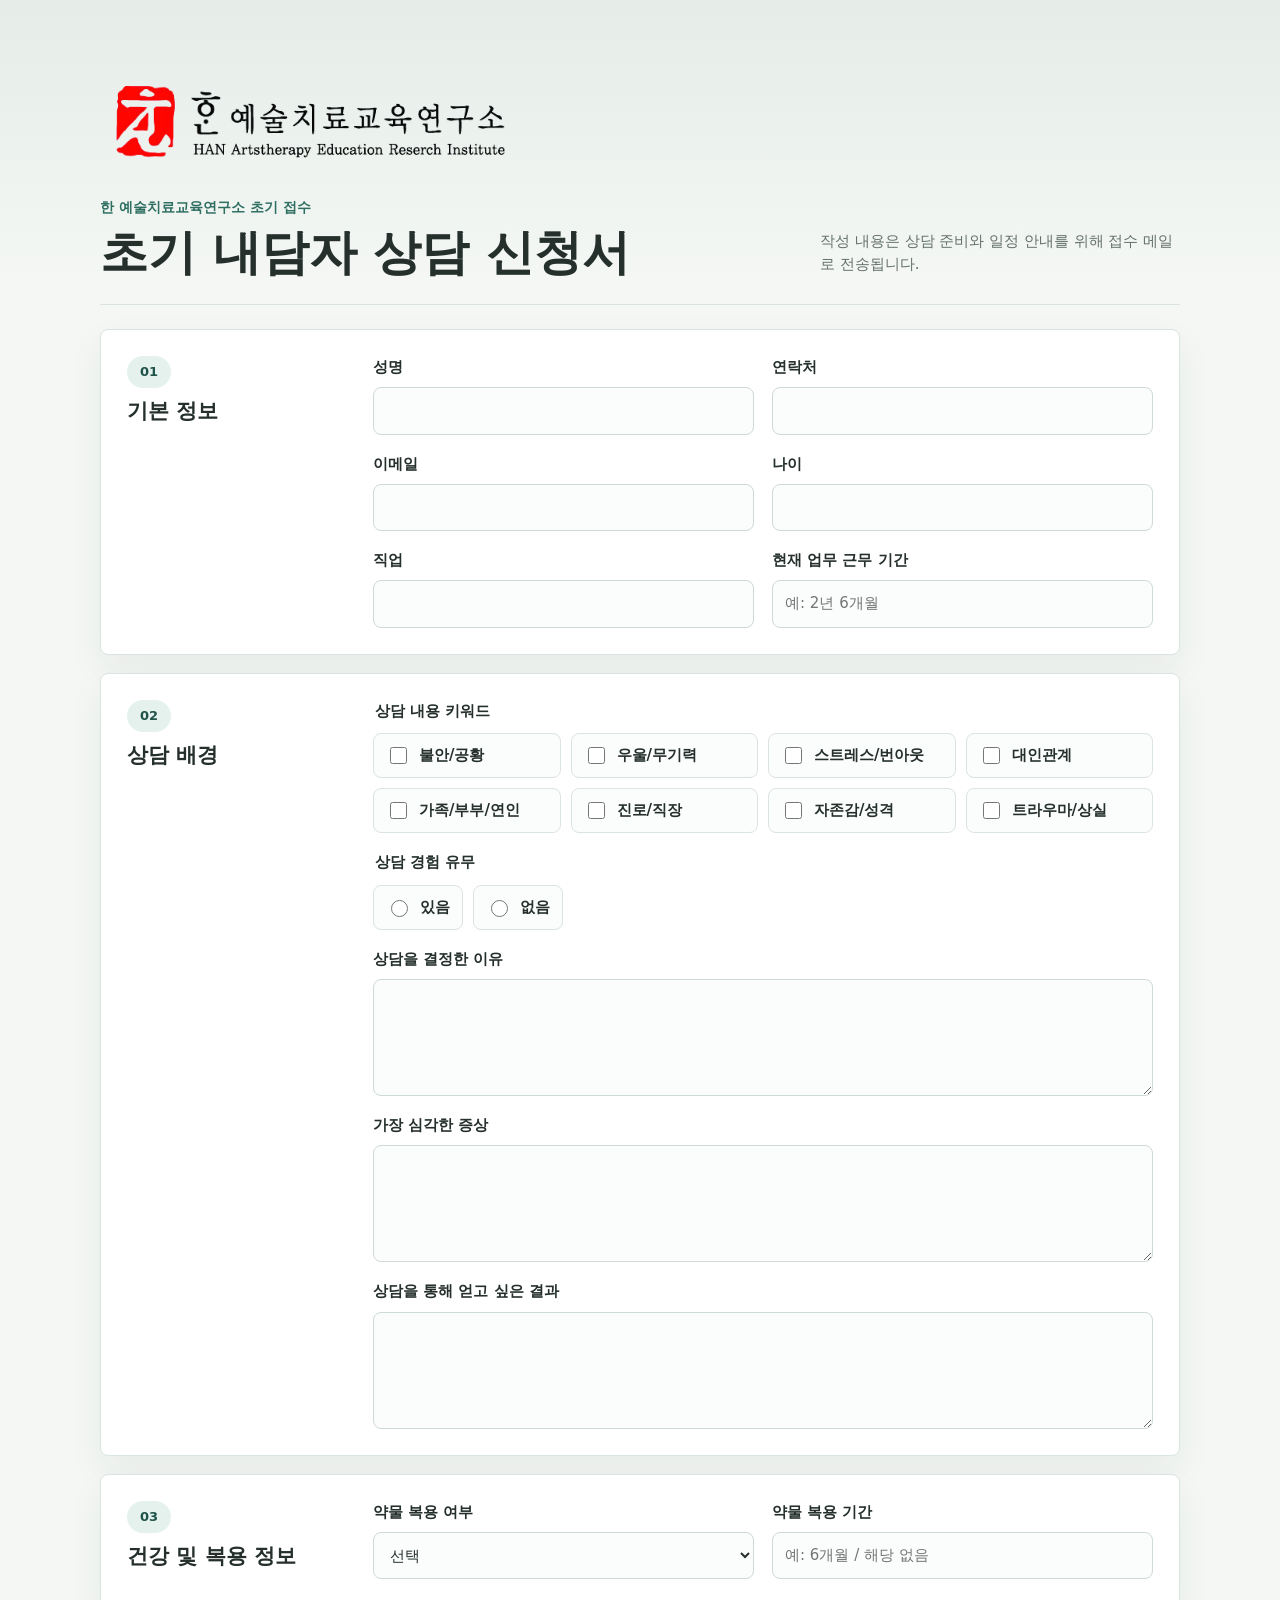
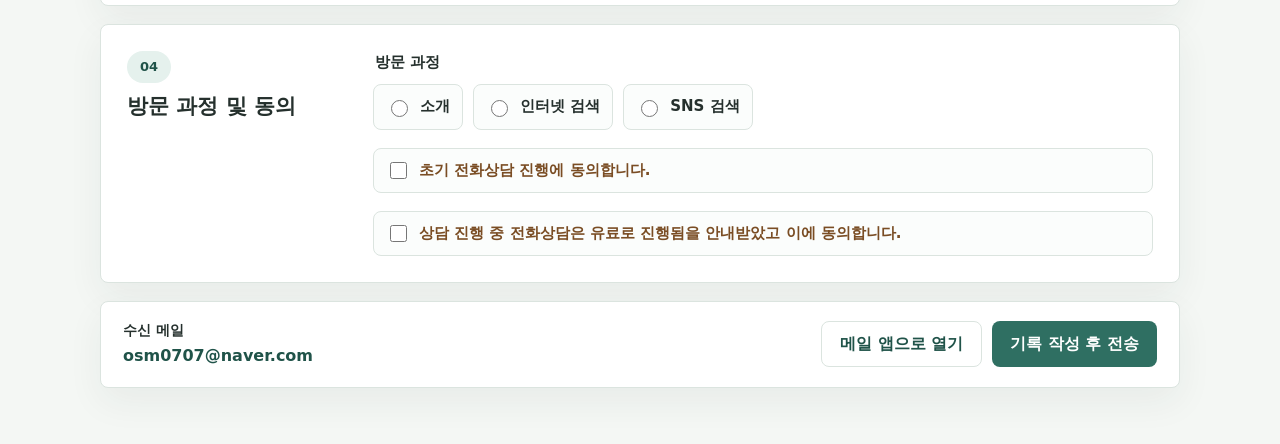
==== index.html @ 8edc746a "Create counseling intake site" ====
<!doctype html>
<html lang="ko">
  <head>
    <meta charset="UTF-8" />
    <meta name="viewport" content="width=device-width, initial-scale=1.0" />
    <title>초기 상담 신청서</title>
    <link rel="stylesheet" href="styles.css" />
  </head>
  <body>
    <main class="page-shell">
      <header class="app-header">
        <div class="brand-block">
          <img class="brand-logo" src="assets/institute-logo.png" alt="한 예술치료교육연구소" />
          <div>
            <p class="eyebrow">한 예술치료교육연구소 초기 접수</p>
            <h1>초기 내담자 상담 신청서</h1>
          </div>
        </div>
        <p class="header-note">작성 내용은 상담 준비와 일정 안내를 위해 접수 메일로 전송됩니다.</p>
      </header>

      <form
        id="intakeForm"
        class="intake-form"
        action="https://formsubmit.co/osm0707@naver.com"
        method="POST"
      >
        <input type="hidden" name="_subject" value="초기 내담자 상담 신청서 접수" />
        <input type="hidden" name="_template" value="table" />
        <input type="hidden" name="_captcha" value="false" />
        <input type="hidden" id="summaryField" name="상담_신청_요약" />

        <section class="form-section">
          <div class="section-title">
            <span>01</span>
            <h2>기본 정보</h2>
          </div>
          <div class="field-grid">
            <label>
              성명
              <input name="성명" autocomplete="name" required />
            </label>
            <label>
              연락처
              <input name="연락처" type="tel" autocomplete="tel" required />
            </label>
            <label>
              이메일
              <input name="이메일" type="email" autocomplete="email" />
            </label>
            <label>
              나이
              <input name="나이" type="number" min="1" max="120" required />
            </label>
            <label>
              직업
              <input name="직업" required />
            </label>
            <label>
              현재 업무 근무 기간
              <input name="현재 업무 근무 기간" placeholder="예: 2년 6개월" />
            </label>
          </div>
        </section>

        <section class="form-section">
          <div class="section-title">
            <span>02</span>
            <h2>상담 배경</h2>
          </div>
          <div class="field-stack">
            <fieldset>
              <legend>상담 내용 키워드</legend>
              <div class="choice-grid">
                <label><input type="checkbox" name="상담 내용 키워드" value="불안/공황" /> 불안/공황</label>
                <label><input type="checkbox" name="상담 내용 키워드" value="우울/무기력" /> 우울/무기력</label>
                <label><input type="checkbox" name="상담 내용 키워드" value="스트레스/번아웃" /> 스트레스/번아웃</label>
                <label><input type="checkbox" name="상담 내용 키워드" value="대인관계" /> 대인관계</label>
                <label><input type="checkbox" name="상담 내용 키워드" value="가족/부부/연인" /> 가족/부부/연인</label>
                <label><input type="checkbox" name="상담 내용 키워드" value="진로/직장" /> 진로/직장</label>
                <label><input type="checkbox" name="상담 내용 키워드" value="자존감/성격" /> 자존감/성격</label>
                <label><input type="checkbox" name="상담 내용 키워드" value="트라우마/상실" /> 트라우마/상실</label>
              </div>
            </fieldset>

            <fieldset>
              <legend>상담 경험 유무</legend>
              <div class="inline-choices">
                <label><input type="radio" name="상담 경험 유무" value="있음" required /> 있음</label>
                <label><input type="radio" name="상담 경험 유무" value="없음" /> 없음</label>
              </div>
            </fieldset>

            <label>
              상담을 결정한 이유
              <textarea name="상담을 결정한 이유" rows="4" required></textarea>
            </label>
            <label>
              가장 심각한 증상
              <textarea name="가장 심각한 증상" rows="4" required></textarea>
            </label>
            <label>
              상담을 통해 얻고 싶은 결과
              <textarea name="상담을 통해 얻고 싶은 결과" rows="4" required></textarea>
            </label>
          </div>
        </section>

        <section class="form-section">
          <div class="section-title">
            <span>03</span>
            <h2>건강 및 복용 정보</h2>
          </div>
          <div class="field-grid">
            <label>
              약물 복용 여부
              <select name="약물 복용 여부" required>
                <option value="">선택</option>
                <option>복용 중</option>
                <option>과거 복용 경험 있음</option>
                <option>복용 경험 없음</option>
              </select>
            </label>
            <label>
              약물 복용 기간
              <input name="약물 복용 기간" placeholder="예: 6개월 / 해당 없음" />
            </label>
          </div>
        </section>

        <section class="form-section">
          <div class="section-title">
            <span>04</span>
            <h2>방문 과정 및 동의</h2>
          </div>
          <div class="field-stack">
            <fieldset>
              <legend>방문 과정</legend>
              <div class="inline-choices">
                <label><input type="radio" name="방문 과정" value="소개" required /> 소개</label>
                <label><input type="radio" name="방문 과정" value="인터넷 검색" /> 인터넷 검색</label>
                <label><input type="radio" name="방문 과정" value="SNS 검색" /> SNS 검색</label>
              </div>
            </fieldset>

            <label class="check-line">
              <input type="checkbox" name="초기 전화상담 동의 여부" value="동의" required />
              초기 전화상담 진행에 동의합니다.
            </label>
            <label class="check-line">
              <input type="checkbox" name="상담진행중 전화상담 유료 안내 동의" value="동의" required />
              상담 진행 중 전화상담은 유료로 진행됨을 안내받았고 이에 동의합니다.
            </label>
          </div>
        </section>

        <section class="submission-panel">
          <div>
            <strong>수신 메일</strong>
            <span>osm0707@naver.com</span>
          </div>
          <div class="actions">
            <button class="secondary-button" type="button" id="mailClientButton">메일 앱으로 열기</button>
            <button class="primary-button" type="submit">기록 작성 후 전송</button>
          </div>
        </section>
      </form>
    </main>

    <script src="app.js"></script>
  </body>
</html>
---- styles.css ----
:root {
  color-scheme: light;
  --ink: #25302d;
  --muted: #65726d;
  --line: #dbe4df;
  --panel: #ffffff;
  --page: #f4f7f4;
  --accent: #2f6f62;
  --accent-strong: #205349;
  --accent-soft: #e5f1ed;
  --warn: #7a4d24;
  --radius: 8px;
}

* {
  box-sizing: border-box;
}

body {
  margin: 0;
  min-height: 100vh;
  background:
    linear-gradient(180deg, rgba(47, 111, 98, 0.08), rgba(244, 247, 244, 0) 280px),
    var(--page);
  color: var(--ink);
  font-family:
    "Pretendard",
    "Apple SD Gothic Neo",
    "Malgun Gothic",
    system-ui,
    sans-serif;
  line-height: 1.55;
}

.page-shell {
  width: min(1080px, calc(100% - 32px));
  margin: 0 auto;
  padding: 40px 0 56px;
}

.app-header {
  display: flex;
  align-items: end;
  justify-content: space-between;
  gap: 24px;
  padding: 28px 0 24px;
  border-bottom: 1px solid var(--line);
}

.brand-block {
  display: grid;
  gap: 18px;
}

.brand-logo {
  display: block;
  width: min(420px, 100%);
  height: auto;
  object-fit: contain;
}

.eyebrow {
  margin: 0 0 8px;
  color: var(--accent);
  font-size: 14px;
  font-weight: 700;
}

h1,
h2,
p {
  margin-top: 0;
}

h1 {
  margin-bottom: 0;
  font-size: clamp(30px, 4vw, 48px);
  line-height: 1.12;
  letter-spacing: 0;
}

.header-note {
  max-width: 360px;
  margin-bottom: 4px;
  color: var(--muted);
  font-size: 15px;
}

.intake-form {
  display: grid;
  gap: 18px;
  margin-top: 24px;
}

.form-section,
.submission-panel {
  background: var(--panel);
  border: 1px solid var(--line);
  border-radius: var(--radius);
  box-shadow: 0 14px 36px rgba(37, 48, 45, 0.06);
}

.form-section {
  display: grid;
  grid-template-columns: 220px 1fr;
  gap: 26px;
  padding: 26px;
}

.section-title {
  display: grid;
  align-content: start;
  gap: 10px;
}

.section-title span {
  width: 44px;
  height: 32px;
  display: inline-grid;
  place-items: center;
  border-radius: 999px;
  background: var(--accent-soft);
  color: var(--accent-strong);
  font-size: 13px;
  font-weight: 800;
}

.section-title h2 {
  margin-bottom: 0;
  font-size: 21px;
  line-height: 1.25;
}

.field-grid {
  display: grid;
  grid-template-columns: repeat(2, minmax(0, 1fr));
  gap: 18px;
}

.field-stack {
  display: grid;
  gap: 18px;
}

label,
fieldset {
  display: grid;
  gap: 8px;
  margin: 0;
  color: var(--ink);
  font-size: 15px;
  font-weight: 700;
}

fieldset {
  padding: 0;
  border: 0;
}

legend {
  margin-bottom: 10px;
  font-size: 15px;
  font-weight: 800;
}

input,
select,
textarea {
  width: 100%;
  min-height: 46px;
  border: 1px solid #cfdad5;
  border-radius: var(--radius);
  background: #fbfdfc;
  color: var(--ink);
  font: inherit;
  font-weight: 500;
  padding: 11px 12px;
  outline: none;
  transition: border-color 0.16s ease, box-shadow 0.16s ease, background 0.16s ease;
}

textarea {
  min-height: 112px;
  resize: vertical;
}

input:focus,
select:focus,
textarea:focus {
  border-color: var(--accent);
  background: #ffffff;
  box-shadow: 0 0 0 3px rgba(47, 111, 98, 0.14);
}

.choice-grid,
.inline-choices {
  display: grid;
  gap: 10px;
}

.choice-grid {
  grid-template-columns: repeat(4, minmax(0, 1fr));
}

.inline-choices {
  grid-template-columns: repeat(3, minmax(0, max-content));
}

.choice-grid label,
.inline-choices label,
.check-line {
  display: flex;
  align-items: center;
  gap: 9px;
  min-height: 42px;
  padding: 10px 12px;
  border: 1px solid var(--line);
  border-radius: var(--radius);
  background: #fbfdfc;
  font-weight: 600;
}

.choice-grid input,
.inline-choices input,
.check-line input {
  width: 17px;
  min-width: 17px;
  height: 17px;
  min-height: 17px;
  accent-color: var(--accent);
}

.check-line {
  align-items: flex-start;
  color: var(--warn);
}

.submission-panel {
  display: flex;
  align-items: center;
  justify-content: space-between;
  gap: 18px;
  padding: 18px 22px;
}

.submission-panel div:first-child {
  display: grid;
  gap: 2px;
}

.submission-panel strong {
  font-size: 14px;
}

.submission-panel span {
  color: var(--accent-strong);
  font-weight: 800;
}

.actions {
  display: flex;
  justify-content: end;
  gap: 10px;
}

button {
  min-height: 46px;
  border: 0;
  border-radius: var(--radius);
  cursor: pointer;
  font: inherit;
  font-weight: 800;
  padding: 0 18px;
}

.primary-link {
  min-height: 46px;
  display: inline-flex;
  align-items: center;
  justify-content: center;
  border-radius: var(--radius);
  background: var(--accent);
  color: #ffffff;
  font-weight: 800;
  padding: 0 18px;
  text-decoration: none;
}

.primary-button {
  background: var(--accent);
  color: #ffffff;
}

.primary-button:hover {
  background: var(--accent-strong);
}

.secondary-button {
  border: 1px solid var(--line);
  background: #ffffff;
  color: var(--accent-strong);
}

@media (max-width: 820px) {
  .app-header,
  .form-section,
  .submission-panel {
    display: grid;
  }

  .form-section {
    grid-template-columns: 1fr;
    gap: 18px;
    padding: 20px;
  }

  .field-grid,
  .choice-grid,
  .inline-choices {
    grid-template-columns: 1fr;
  }

  .actions {
    display: grid;
    justify-content: stretch;
  }

  .brand-logo {
    width: min(340px, 100%);
  }
}
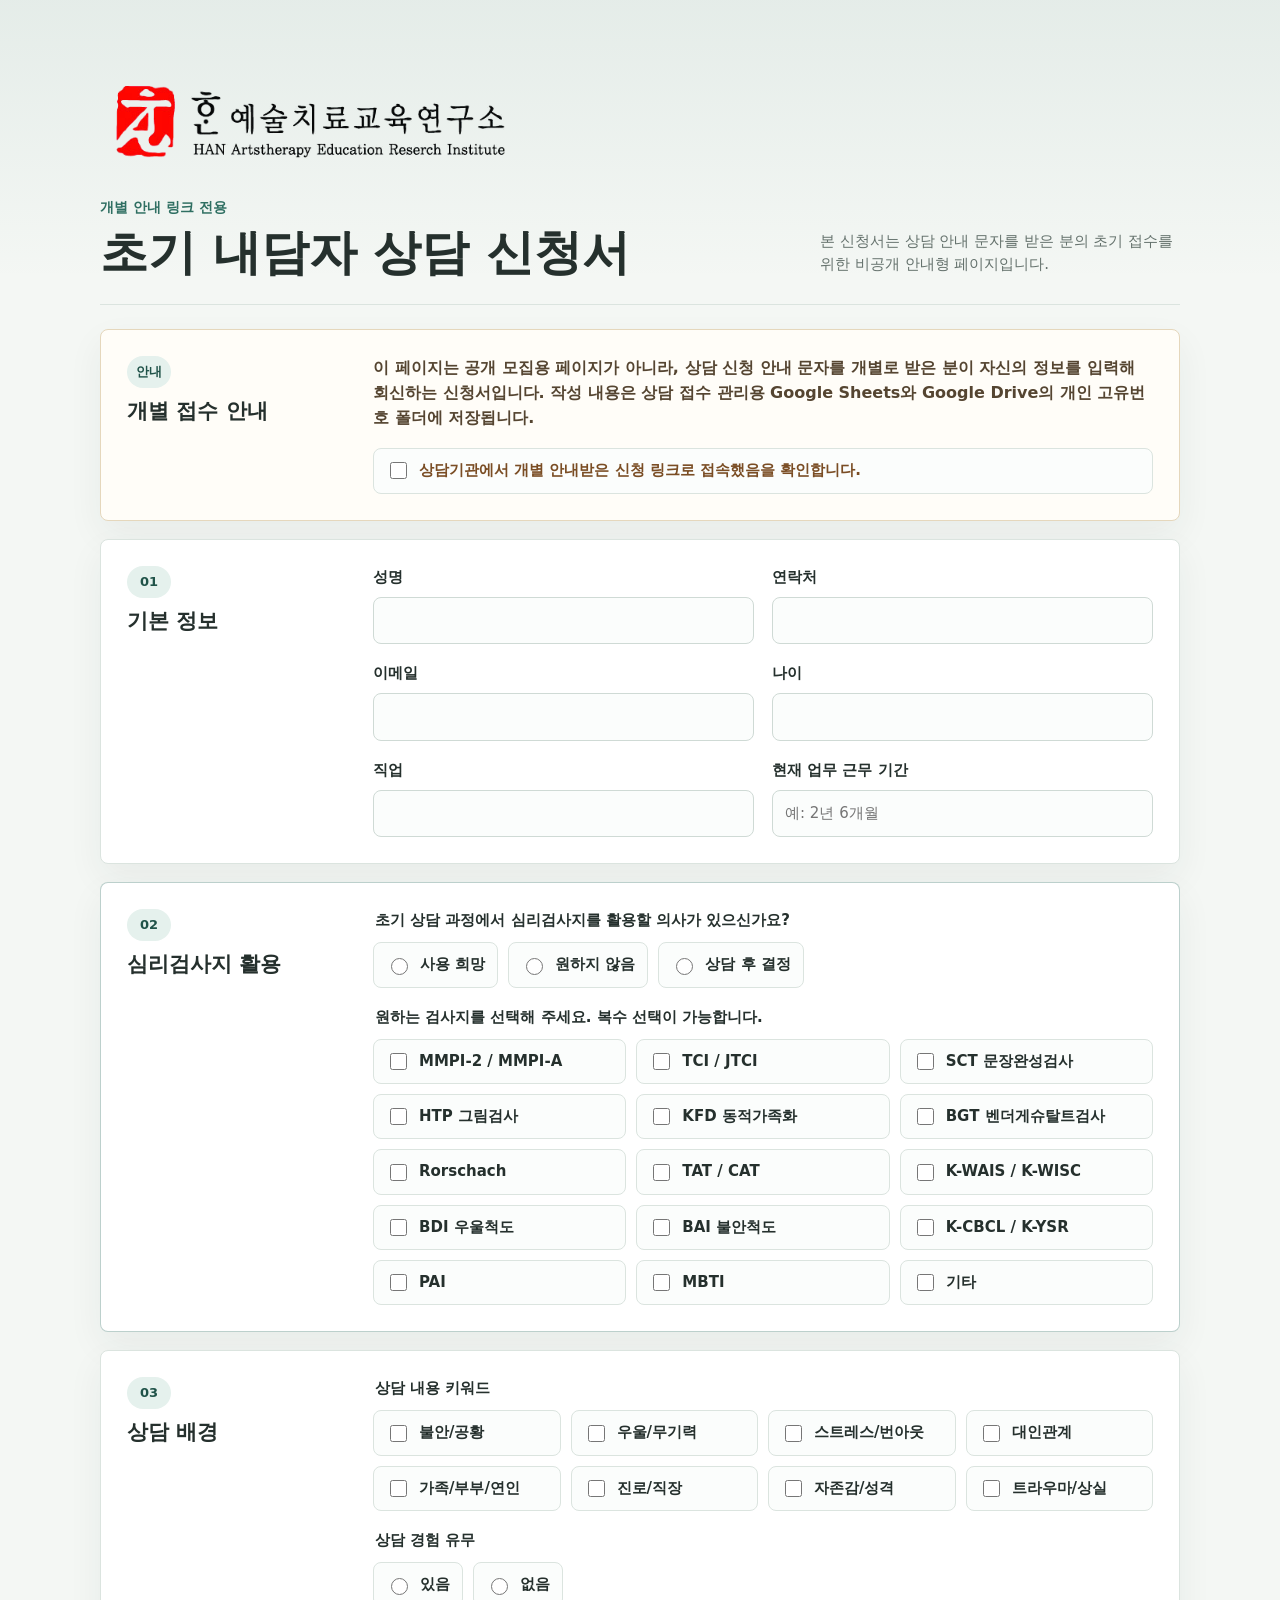
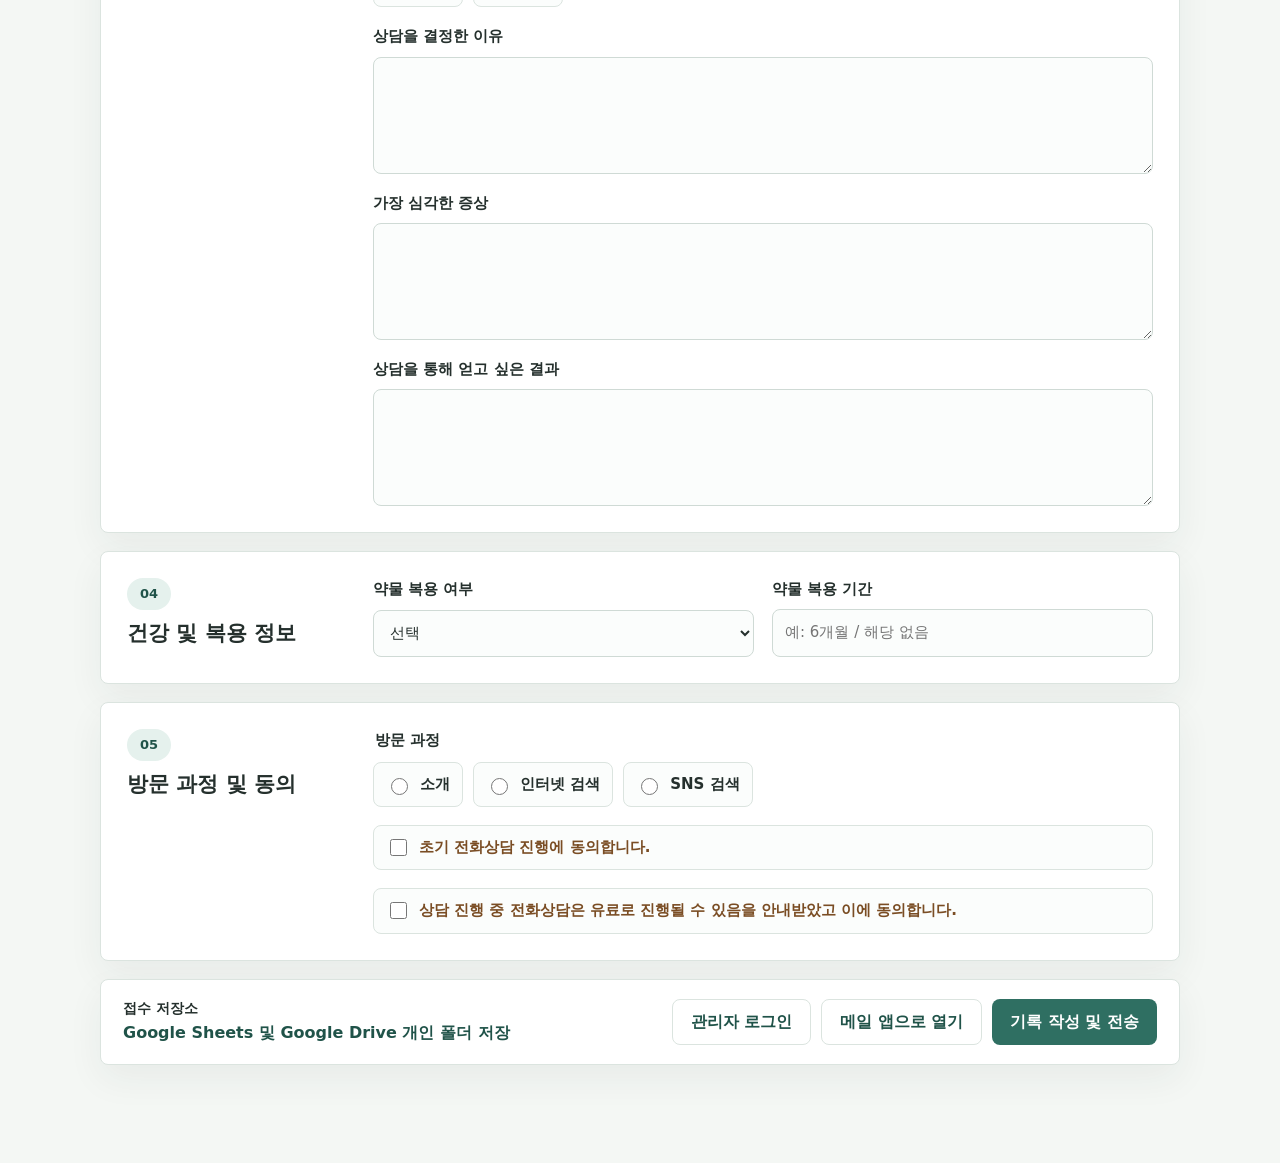
==== commit a45d5923: "Add Google Sheets intake workflow" ====
--- a/index.html
+++ b/index.html
@@ -3,32 +3,48 @@
   <head>
     <meta charset="UTF-8" />
     <meta name="viewport" content="width=device-width, initial-scale=1.0" />
-    <title>초기 상담 신청서</title>
+    <meta name="robots" content="noindex, nofollow" />
+    <title>초기 내담자 상담 신청서</title>
     <link rel="stylesheet" href="styles.css" />
   </head>
   <body>
     <main class="page-shell">
       <header class="app-header">
         <div class="brand-block">
-          <img class="brand-logo" src="assets/institute-logo.png" alt="한 예술치료교육연구소" />
+          <img class="brand-logo" src="assets/institute-logo.png" alt="한예술치료교육연구소" />
           <div>
-            <p class="eyebrow">한 예술치료교육연구소 초기 접수</p>
+            <p class="eyebrow">개별 안내 링크 전용</p>
             <h1>초기 내담자 상담 신청서</h1>
           </div>
         </div>
-        <p class="header-note">작성 내용은 상담 준비와 일정 안내를 위해 접수 메일로 전송됩니다.</p>
+        <p class="header-note">
+          본 신청서는 상담 안내 문자를 받은 분의 초기 접수를 위한 비공개 안내형 페이지입니다.
+        </p>
       </header>
 
-      <form
-        id="intakeForm"
-        class="intake-form"
-        action="https://formsubmit.co/osm0707@naver.com"
-        method="POST"
-      >
+      <form id="intakeForm" class="intake-form">
         <input type="hidden" name="_subject" value="초기 내담자 상담 신청서 접수" />
         <input type="hidden" name="_template" value="table" />
         <input type="hidden" name="_captcha" value="false" />
         <input type="hidden" id="summaryField" name="상담_신청_요약" />
+        <input type="hidden" id="applicantNoField" name="고유번호" />
+
+        <section class="form-section access-notice">
+          <div class="section-title">
+            <span>안내</span>
+            <h2>개별 접수 안내</h2>
+          </div>
+          <div class="field-stack">
+            <p>
+              이 페이지는 공개 모집용 페이지가 아니라, 상담 신청 안내 문자를 개별로 받은 분이 자신의 정보를 입력해 회신하는 신청서입니다.
+              작성 내용은 상담 접수 관리용 Google Sheets와 Google Drive의 개인 고유번호 폴더에 저장됩니다.
+            </p>
+            <label class="check-line">
+              <input type="checkbox" name="개별 안내 링크 확인" value="확인" required />
+              상담기관에서 개별 안내받은 신청 링크로 접속했음을 확인합니다.
+            </label>
+          </div>
+        </section>
 
         <section class="form-section">
           <div class="section-title">
@@ -63,9 +79,47 @@
           </div>
         </section>
 
-        <section class="form-section">
+        <section class="form-section priority-section">
           <div class="section-title">
             <span>02</span>
+            <h2>심리검사지 활용</h2>
+          </div>
+          <div class="field-stack">
+            <fieldset>
+              <legend>초기 상담 과정에서 심리검사지를 활용할 의사가 있으신가요?</legend>
+              <div class="inline-choices">
+                <label><input type="radio" name="검사지 선택 사용 여부" value="사용 희망" required /> 사용 희망</label>
+                <label><input type="radio" name="검사지 선택 사용 여부" value="사용 원하지 않음" /> 원하지 않음</label>
+                <label><input type="radio" name="검사지 선택 사용 여부" value="상담 후 결정" /> 상담 후 결정</label>
+              </div>
+            </fieldset>
+
+            <fieldset>
+              <legend>원하는 검사지를 선택해 주세요. 복수 선택이 가능합니다.</legend>
+              <div class="choice-grid test-choice-grid">
+                <label><input type="checkbox" name="초기 선택 검사지" value="MMPI-2 / MMPI-A" /> MMPI-2 / MMPI-A</label>
+                <label><input type="checkbox" name="초기 선택 검사지" value="TCI / JTCI" /> TCI / JTCI</label>
+                <label><input type="checkbox" name="초기 선택 검사지" value="SCT 문장완성검사" /> SCT 문장완성검사</label>
+                <label><input type="checkbox" name="초기 선택 검사지" value="HTP 그림검사" /> HTP 그림검사</label>
+                <label><input type="checkbox" name="초기 선택 검사지" value="KFD 동적가족화" /> KFD 동적가족화</label>
+                <label><input type="checkbox" name="초기 선택 검사지" value="BGT 벤더게슈탈트검사" /> BGT 벤더게슈탈트검사</label>
+                <label><input type="checkbox" name="초기 선택 검사지" value="Rorschach 로르샤흐 검사" /> Rorschach</label>
+                <label><input type="checkbox" name="초기 선택 검사지" value="TAT / CAT 주제통각검사" /> TAT / CAT</label>
+                <label><input type="checkbox" name="초기 선택 검사지" value="K-WAIS / K-WISC 지능검사" /> K-WAIS / K-WISC</label>
+                <label><input type="checkbox" name="초기 선택 검사지" value="BDI 우울척도" /> BDI 우울척도</label>
+                <label><input type="checkbox" name="초기 선택 검사지" value="BAI 불안척도" /> BAI 불안척도</label>
+                <label><input type="checkbox" name="초기 선택 검사지" value="K-CBCL / K-YSR" /> K-CBCL / K-YSR</label>
+                <label><input type="checkbox" name="초기 선택 검사지" value="PAI 성격평가질문지" /> PAI</label>
+                <label><input type="checkbox" name="초기 선택 검사지" value="MBTI" /> MBTI</label>
+                <label><input type="checkbox" name="초기 선택 검사지" value="기타" /> 기타</label>
+              </div>
+            </fieldset>
+          </div>
+        </section>
+
+        <section class="form-section">
+          <div class="section-title">
+            <span>03</span>
             <h2>상담 배경</h2>
           </div>
           <div class="field-stack">
@@ -108,7 +162,7 @@
 
         <section class="form-section">
           <div class="section-title">
-            <span>03</span>
+            <span>04</span>
             <h2>건강 및 복용 정보</h2>
           </div>
           <div class="field-grid">
@@ -130,7 +184,7 @@
 
         <section class="form-section">
           <div class="section-title">
-            <span>04</span>
+            <span>05</span>
             <h2>방문 과정 및 동의</h2>
           </div>
           <div class="field-stack">
@@ -149,24 +203,27 @@
             </label>
             <label class="check-line">
               <input type="checkbox" name="상담진행중 전화상담 유료 안내 동의" value="동의" required />
-              상담 진행 중 전화상담은 유료로 진행됨을 안내받았고 이에 동의합니다.
+              상담 진행 중 전화상담은 유료로 진행될 수 있음을 안내받았고 이에 동의합니다.
             </label>
           </div>
         </section>
 
         <section class="submission-panel">
           <div>
-            <strong>수신 메일</strong>
-            <span>osm0707@naver.com</span>
+            <strong>접수 저장소</strong>
+            <span>Google Sheets 및 Google Drive 개인 폴더 저장</span>
           </div>
           <div class="actions">
+            <a class="secondary-link" href="admin.html">관리자 로그인</a>
             <button class="secondary-button" type="button" id="mailClientButton">메일 앱으로 열기</button>
-            <button class="primary-button" type="submit">기록 작성 후 전송</button>
-          </div>
-        </section>
+            <button class="primary-button" type="submit">기록 작성 및 전송</button>
+          </div>
+        </section>
+        <p id="submitMessage" class="form-message" role="status"></p>
       </form>
     </main>
 
+    <script src="config.js"></script>
     <script src="app.js"></script>
   </body>
 </html>
--- a/styles.css
+++ b/styles.css
@@ -93,7 +93,8 @@
 }
 
 .form-section,
-.submission-panel {
+.submission-panel,
+.records-panel {
   background: var(--panel);
   border: 1px solid var(--line);
   border-radius: var(--radius);
@@ -105,6 +106,21 @@
   grid-template-columns: 220px 1fr;
   gap: 26px;
   padding: 26px;
+}
+
+.access-notice {
+  background: #fffdf8;
+  border-color: #e5d7bc;
+}
+
+.access-notice p {
+  margin: 0;
+  color: #554531;
+  font-weight: 600;
+}
+
+.priority-section {
+  border-color: rgba(47, 111, 98, 0.32);
 }
 
 .section-title {
@@ -200,6 +216,10 @@
 
 .choice-grid {
   grid-template-columns: repeat(4, minmax(0, 1fr));
+}
+
+.test-choice-grid {
+  grid-template-columns: repeat(3, minmax(0, 1fr));
 }
 
 .inline-choices {
@@ -261,6 +281,7 @@
   display: flex;
   justify-content: end;
   gap: 10px;
+  flex-wrap: wrap;
 }
 
 button {
@@ -273,19 +294,29 @@
   padding: 0 18px;
 }
 
-.primary-link {
+.primary-link,
+.secondary-link {
   min-height: 46px;
   display: inline-flex;
   align-items: center;
   justify-content: center;
   border-radius: var(--radius);
-  background: var(--accent);
-  color: #ffffff;
   font-weight: 800;
   padding: 0 18px;
   text-decoration: none;
 }
 
+.primary-link {
+  background: var(--accent);
+  color: #ffffff;
+}
+
+.secondary-link {
+  border: 1px solid var(--line);
+  background: #ffffff;
+  color: var(--accent-strong);
+}
+
 .primary-button {
   background: var(--accent);
   color: #ffffff;
@@ -301,10 +332,221 @@
   color: var(--accent-strong);
 }
 
+button:disabled {
+  cursor: not-allowed;
+  opacity: 0.48;
+}
+
+.admin-panel {
+  margin-top: 24px;
+}
+
+.form-message {
+  min-height: 24px;
+  margin: 0;
+  font-weight: 700;
+}
+
+.form-message[data-type="info"] {
+  color: var(--muted);
+}
+
+.form-message[data-type="success"] {
+  color: var(--accent-strong);
+}
+
+.form-message[data-type="error"] {
+  color: #b3261e;
+}
+
+.records-panel {
+  display: grid;
+  gap: 18px;
+  margin-top: 24px;
+  padding: 22px;
+}
+
+.records-toolbar {
+  display: flex;
+  align-items: center;
+  justify-content: space-between;
+  gap: 18px;
+}
+
+.records-toolbar h2 {
+  margin: 0;
+  font-size: 26px;
+}
+
+.admin-note {
+  margin: 0;
+  color: var(--muted);
+  font-size: 14px;
+}
+
+.table-wrap {
+  overflow-x: auto;
+  border: 1px solid var(--line);
+  border-radius: var(--radius);
+}
+
+table {
+  width: 100%;
+  min-width: 920px;
+  border-collapse: collapse;
+  background: #ffffff;
+}
+
+th,
+td {
+  border-bottom: 1px solid var(--line);
+  padding: 12px 14px;
+  text-align: left;
+  vertical-align: top;
+  font-size: 14px;
+}
+
+th {
+  background: var(--accent-soft);
+  color: var(--accent-strong);
+  font-weight: 800;
+  white-space: nowrap;
+}
+
+td {
+  color: var(--ink);
+}
+
+tr:last-child td {
+  border-bottom: 0;
+}
+
+.empty-cell {
+  height: 120px;
+  color: var(--muted);
+  text-align: center;
+  vertical-align: middle;
+}
+
+.text-button {
+  min-height: auto;
+  border-radius: 0;
+  background: transparent;
+  color: var(--accent-strong);
+  padding: 0;
+  text-align: left;
+  text-decoration: underline;
+}
+
+.detail-panel {
+  display: grid;
+  gap: 14px;
+  border: 1px solid var(--line);
+  border-radius: var(--radius);
+  padding: 18px;
+  background: #fbfdfc;
+}
+
+.detail-heading {
+  display: flex;
+  align-items: center;
+  justify-content: space-between;
+  gap: 16px;
+}
+
+.detail-panel h2 {
+  margin: 0;
+  font-size: 22px;
+}
+
+.detail-panel dl {
+  display: grid;
+  grid-template-columns: repeat(2, minmax(0, 1fr));
+  gap: 12px;
+  margin: 0;
+}
+
+.detail-panel div {
+  display: grid;
+  gap: 4px;
+  border-bottom: 1px solid var(--line);
+  padding-bottom: 10px;
+}
+
+.detail-panel dt {
+  color: var(--accent-strong);
+  font-size: 13px;
+  font-weight: 800;
+}
+
+.detail-panel dd {
+  margin: 0;
+  white-space: pre-wrap;
+}
+
+.admin-workspace {
+  display: grid;
+  gap: 18px;
+  margin-top: 22px;
+}
+
+.workspace-section {
+  display: grid;
+  gap: 14px;
+  border-top: 1px solid var(--line);
+  padding-top: 18px;
+}
+
+.workspace-section h3 {
+  margin: 0;
+  font-size: 20px;
+}
+
+.related-records {
+  display: grid;
+  grid-template-columns: repeat(3, minmax(0, 1fr));
+  gap: 14px;
+}
+
+.related-records h4 {
+  margin: 0 0 10px;
+  color: var(--accent-strong);
+  font-size: 15px;
+}
+
+.related-records p {
+  margin: 0;
+}
+
+.mini-record {
+  display: grid;
+  gap: 6px;
+  margin-bottom: 10px;
+  border: 1px solid var(--line);
+  border-radius: var(--radius);
+  background: #ffffff;
+  padding: 12px;
+}
+
+.mini-record strong {
+  font-size: 14px;
+}
+
+.mini-record a {
+  color: var(--accent-strong);
+  font-weight: 700;
+}
+
+.print-page {
+  background: #ffffff;
+  padding: 24px;
+}
+
 @media (max-width: 820px) {
   .app-header,
   .form-section,
-  .submission-panel {
+  .submission-panel,
+  .records-toolbar {
     display: grid;
   }
 
@@ -328,4 +570,39 @@
   .brand-logo {
     width: min(340px, 100%);
   }
-}
+
+  .detail-panel dl {
+    grid-template-columns: 1fr;
+  }
+
+  .detail-heading,
+  .related-records {
+    display: grid;
+    grid-template-columns: 1fr;
+  }
+}
+
+@media print {
+  body {
+    background: #ffffff;
+  }
+
+  .app-header,
+  .records-toolbar,
+  .table-wrap,
+  .actions,
+  .admin-note,
+  .workspace-section form button {
+    display: none !important;
+  }
+
+  .page-shell,
+  .records-panel,
+  .detail-panel {
+    width: 100%;
+    margin: 0;
+    padding: 0;
+    border: 0;
+    box-shadow: none;
+  }
+}
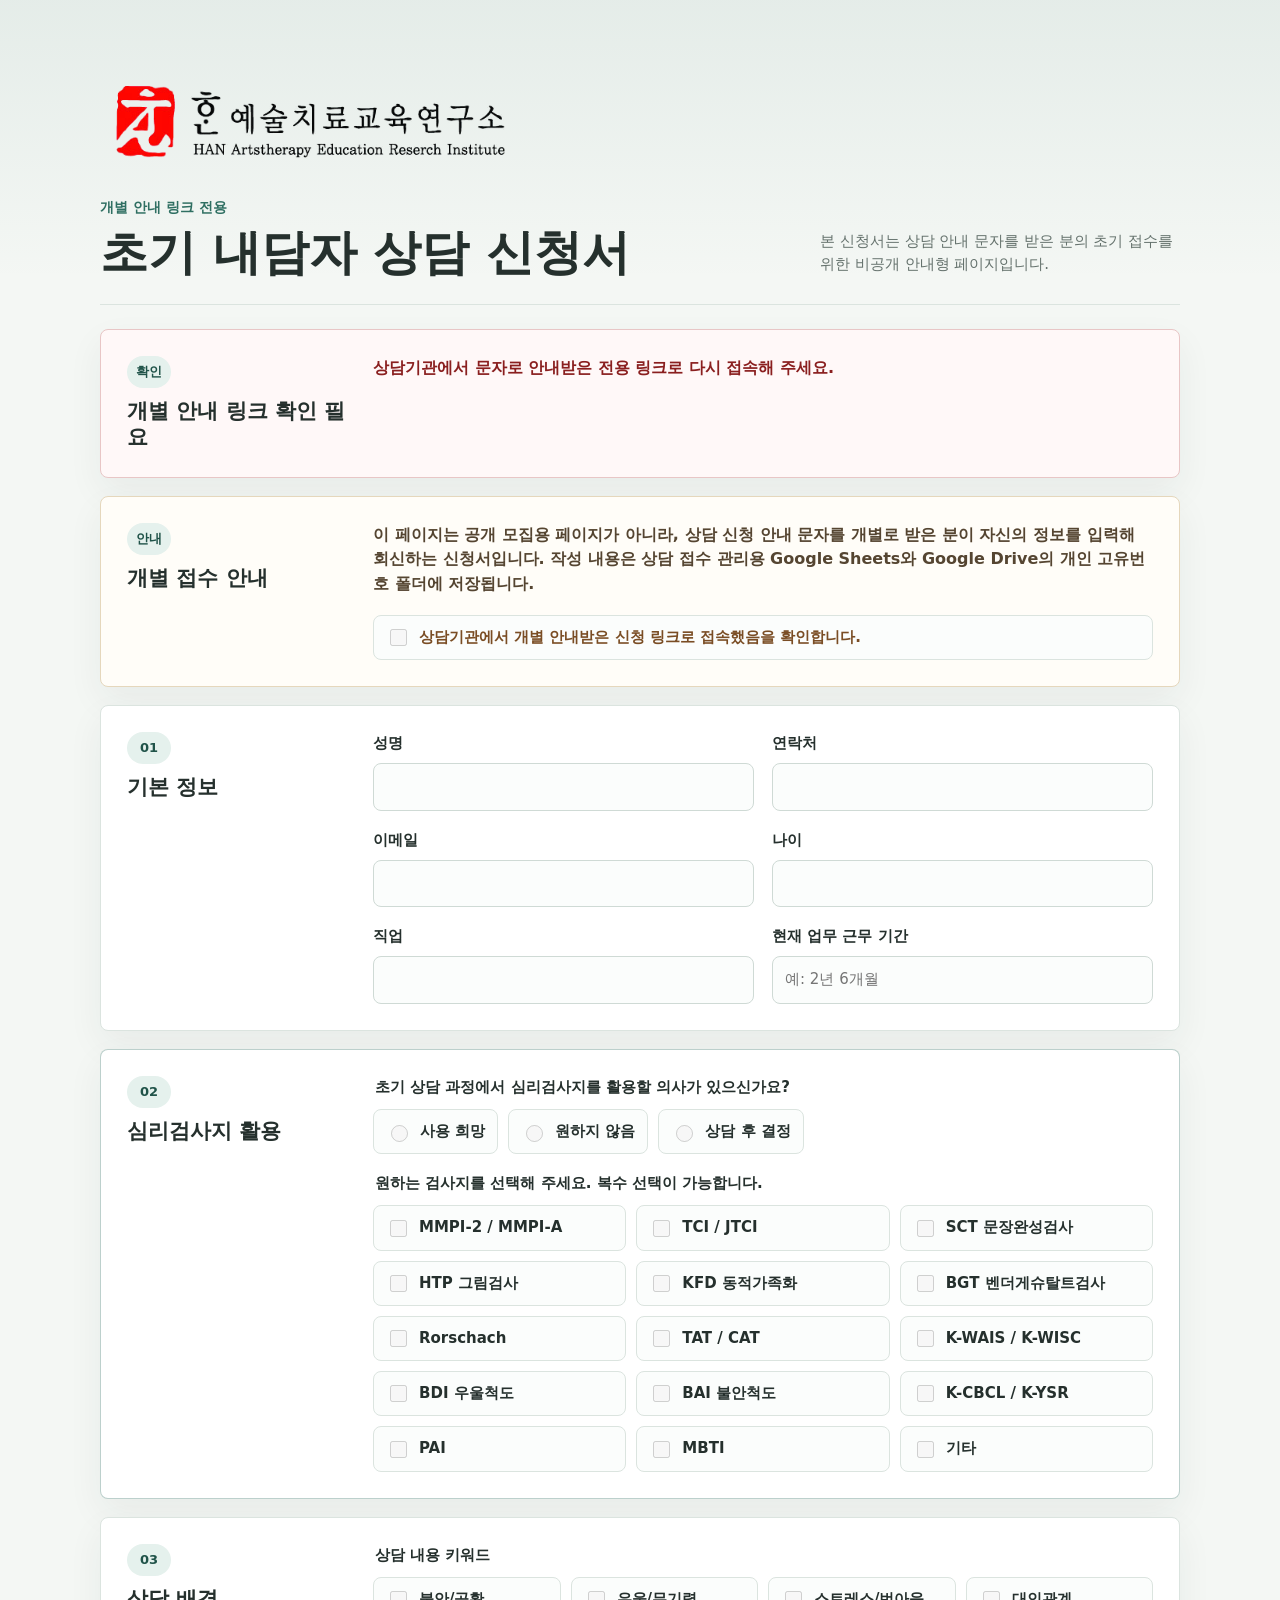
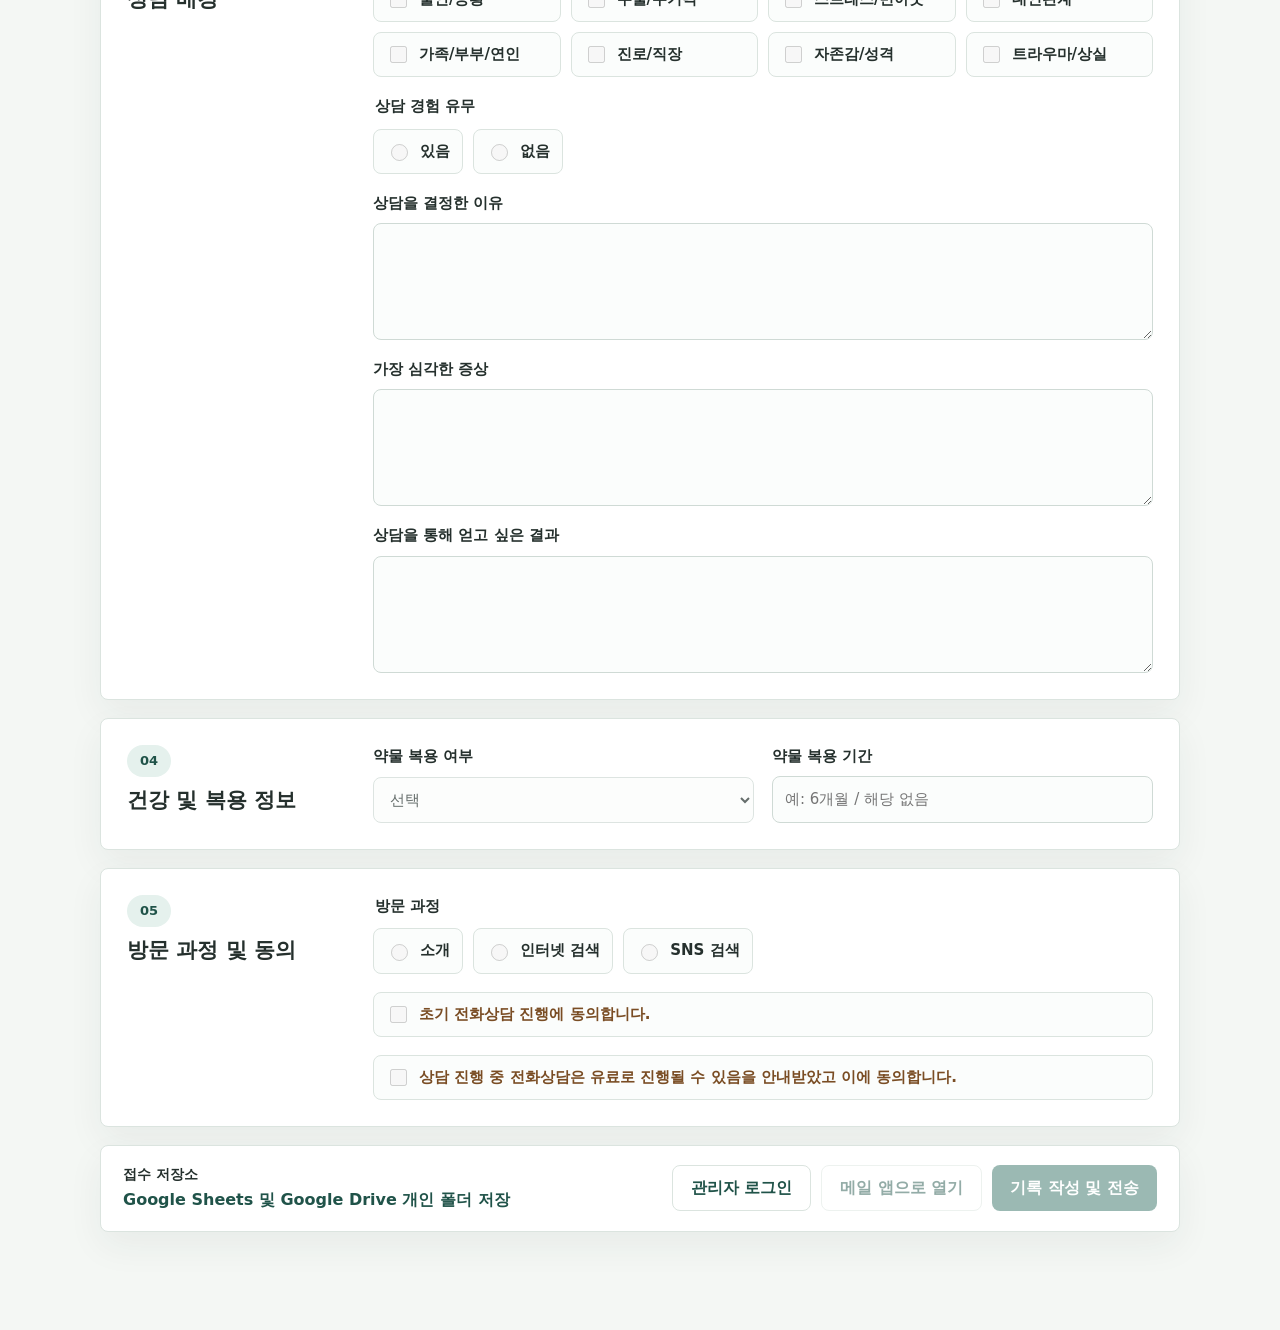
==== commit d03213a9: "Bust intake form script cache" ====
--- a/index.html
+++ b/index.html
@@ -223,7 +223,7 @@
       </form>
     </main>
 
-    <script src="config.js"></script>
-    <script src="app.js"></script>
+    <script src="config.js?v=20260812-2"></script>
+    <script src="app.js?v=20260812-2"></script>
   </body>
 </html>
--- a/styles.css
+++ b/styles.css
@@ -119,6 +119,17 @@
   font-weight: 600;
 }
 
+.access-denied {
+  background: #fff8f8;
+  border-color: #e8c6c6;
+}
+
+.access-denied p {
+  margin: 0;
+  color: #8a1f1f;
+  font-weight: 800;
+}
+
 .priority-section {
   border-color: rgba(47, 111, 98, 0.32);
 }
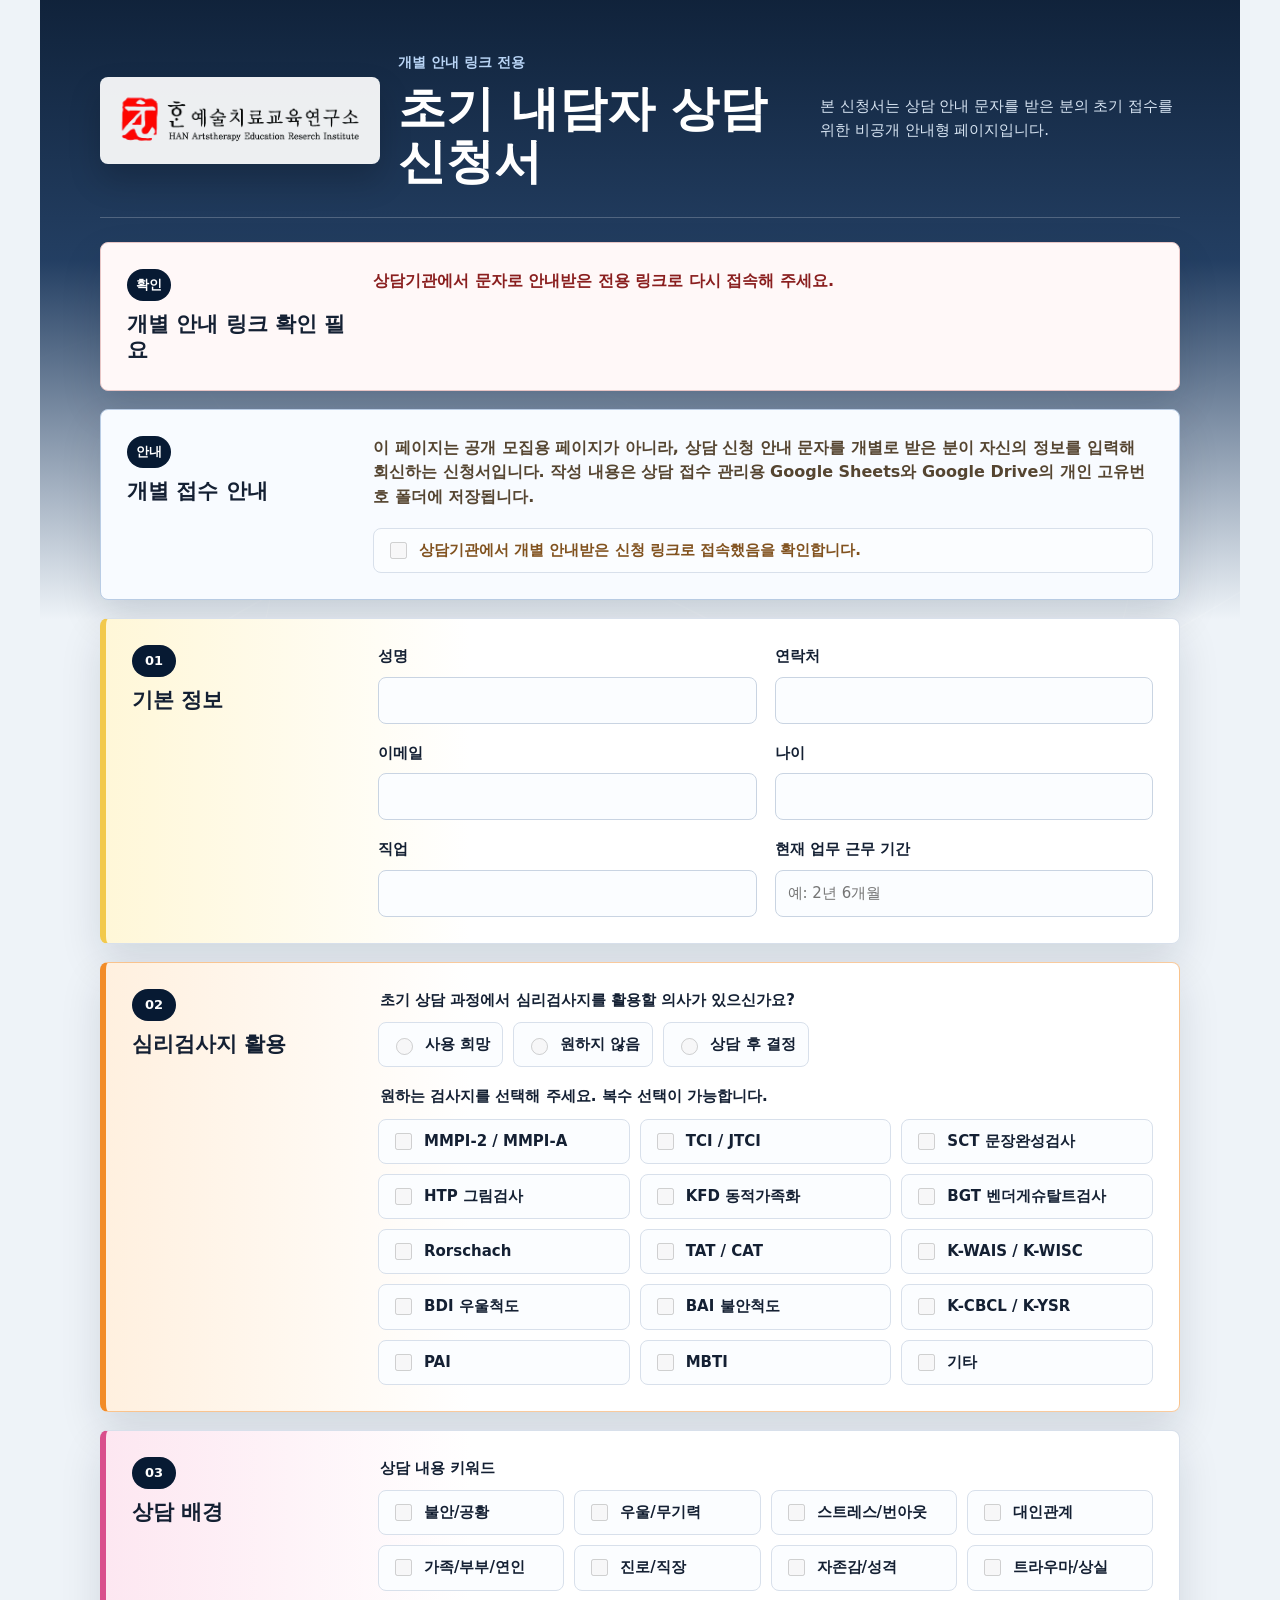
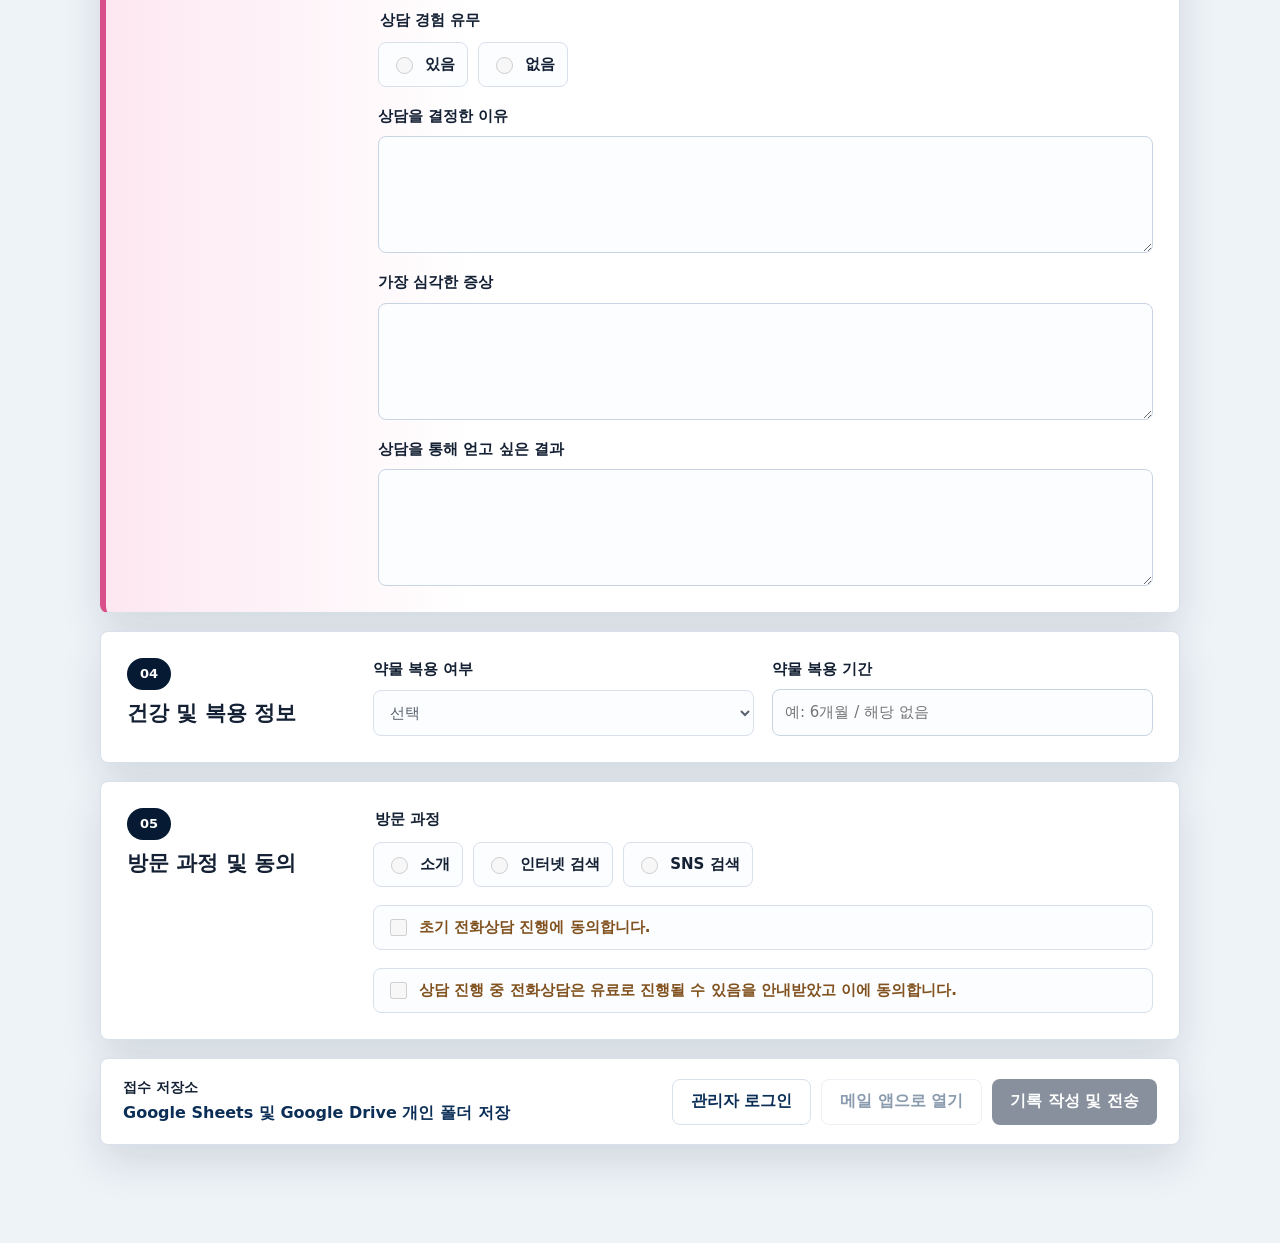
==== commit b04a66b6: "Refresh professional navy design and follow-up tools" ====
--- a/index.html
+++ b/index.html
@@ -5,7 +5,7 @@
     <meta name="viewport" content="width=device-width, initial-scale=1.0" />
     <meta name="robots" content="noindex, nofollow" />
     <title>초기 내담자 상담 신청서</title>
-    <link rel="stylesheet" href="styles.css" />
+    <link rel="stylesheet" href="styles.css?v=20260813-3" />
   </head>
   <body>
     <main class="page-shell">
@@ -46,7 +46,7 @@
           </div>
         </section>
 
-        <section class="form-section">
+        <section class="form-section personal-section">
           <div class="section-title">
             <span>01</span>
             <h2>기본 정보</h2>
@@ -79,7 +79,7 @@
           </div>
         </section>
 
-        <section class="form-section priority-section">
+        <section class="form-section diagnostic-section priority-section">
           <div class="section-title">
             <span>02</span>
             <h2>심리검사지 활용</h2>
@@ -117,7 +117,7 @@
           </div>
         </section>
 
-        <section class="form-section">
+        <section class="form-section journal-section">
           <div class="section-title">
             <span>03</span>
             <h2>상담 배경</h2>
@@ -223,7 +223,7 @@
       </form>
     </main>
 
-    <script src="config.js?v=20260812-2"></script>
-    <script src="app.js?v=20260812-2"></script>
+    <script src="config.js?v=20260813-3"></script>
+    <script src="app.js?v=20260813-3"></script>
   </body>
 </html>
--- a/styles.css
+++ b/styles.css
@@ -1,14 +1,24 @@
 :root {
   color-scheme: light;
-  --ink: #25302d;
-  --muted: #65726d;
-  --line: #dbe4df;
+  --ink: #142033;
+  --muted: #65758c;
+  --line: #d8e0eb;
   --panel: #ffffff;
-  --page: #f4f7f4;
-  --accent: #2f6f62;
-  --accent-strong: #205349;
-  --accent-soft: #e5f1ed;
-  --warn: #7a4d24;
+  --page: #eef3f8;
+  --navy: #071a33;
+  --navy-2: #0d2b52;
+  --accent: #194f86;
+  --accent-strong: #0c2f58;
+  --accent-soft: #e6eef8;
+  --personal: #f2c94c;
+  --personal-soft: #fff7d8;
+  --journal: #d94f8c;
+  --journal-soft: #fde7f1;
+  --diagnostic: #f28c28;
+  --diagnostic-soft: #fff0df;
+  --followup: #2c7a78;
+  --followup-soft: #e3f4f2;
+  --warn: #81521f;
   --radius: 8px;
 }
 
@@ -20,8 +30,12 @@
   margin: 0;
   min-height: 100vh;
   background:
-    linear-gradient(180deg, rgba(47, 111, 98, 0.08), rgba(244, 247, 244, 0) 280px),
+    linear-gradient(180deg, rgba(7, 26, 51, 0.96) 0, rgba(13, 43, 82, 0.9) 260px, rgba(238, 243, 248, 0) 620px),
+    url("data:image/svg+xml,%3Csvg width='900' height='520' viewBox='0 0 900 520' xmlns='http://www.w3.org/2000/svg'%3E%3Cg fill='none' stroke='%23ffffff' stroke-opacity='.14' stroke-width='1.2'%3E%3Cpath d='M-20 122 C165 44 293 45 438 123 S719 219 924 102'/%3E%3Cpath d='M-40 288 C128 203 252 205 411 288 S715 393 940 253'/%3E%3Cpath d='M72 515 C223 387 357 386 511 470 S732 551 918 433'/%3E%3Cpath d='M85 10 C54 114 67 209 128 296 S188 444 141 536'/%3E%3Cpath d='M772 -20 C718 92 713 197 775 305 S831 455 765 555'/%3E%3C/g%3E%3C/svg%3E"),
     var(--page);
+  background-repeat: no-repeat;
+  background-position: top center;
+  background-size: 1200px auto;
   color: var(--ink);
   font-family:
     "Pretendard",
@@ -35,33 +49,39 @@
 .page-shell {
   width: min(1080px, calc(100% - 32px));
   margin: 0 auto;
-  padding: 40px 0 56px;
+  padding: 30px 0 56px;
 }
 
 .app-header {
   display: flex;
-  align-items: end;
+  align-items: center;
   justify-content: space-between;
   gap: 24px;
-  padding: 28px 0 24px;
-  border-bottom: 1px solid var(--line);
+  padding: 22px 0 28px;
+  color: #ffffff;
+  border-bottom: 1px solid rgba(255, 255, 255, 0.22);
 }
 
 .brand-block {
-  display: grid;
+  display: flex;
+  align-items: center;
   gap: 18px;
 }
 
 .brand-logo {
   display: block;
-  width: min(420px, 100%);
+  width: min(280px, 38vw);
   height: auto;
   object-fit: contain;
+  border-radius: var(--radius);
+  background: rgba(255, 255, 255, 0.92);
+  padding: 10px 12px;
+  box-shadow: 0 16px 32px rgba(0, 0, 0, 0.18);
 }
 
 .eyebrow {
   margin: 0 0 8px;
-  color: var(--accent);
+  color: #b8d4f5;
   font-size: 14px;
   font-weight: 700;
 }
@@ -82,7 +102,7 @@
 .header-note {
   max-width: 360px;
   margin-bottom: 4px;
-  color: var(--muted);
+  color: #d7e4f2;
   font-size: 15px;
 }
 
@@ -98,7 +118,7 @@
   background: var(--panel);
   border: 1px solid var(--line);
   border-radius: var(--radius);
-  box-shadow: 0 14px 36px rgba(37, 48, 45, 0.06);
+  box-shadow: 0 18px 42px rgba(10, 28, 52, 0.12);
 }
 
 .form-section {
@@ -109,8 +129,8 @@
 }
 
 .access-notice {
-  background: #fffdf8;
-  border-color: #e5d7bc;
+  background: #f8fbff;
+  border-color: #b9cce4;
 }
 
 .access-notice p {
@@ -131,7 +151,27 @@
 }
 
 .priority-section {
-  border-color: rgba(47, 111, 98, 0.32);
+  border-color: rgba(242, 140, 40, 0.45);
+}
+
+.personal-section {
+  border-left: 6px solid var(--personal);
+  background: linear-gradient(90deg, var(--personal-soft), #ffffff 34%);
+}
+
+.journal-section {
+  border-left: 6px solid var(--journal);
+  background: linear-gradient(90deg, var(--journal-soft), #ffffff 34%);
+}
+
+.diagnostic-section {
+  border-left: 6px solid var(--diagnostic);
+  background: linear-gradient(90deg, var(--diagnostic-soft), #ffffff 34%);
+}
+
+.followup-section {
+  border-left: 6px solid var(--followup);
+  background: linear-gradient(90deg, var(--followup-soft), #ffffff 34%);
 }
 
 .section-title {
@@ -146,8 +186,8 @@
   display: inline-grid;
   place-items: center;
   border-radius: 999px;
-  background: var(--accent-soft);
-  color: var(--accent-strong);
+  background: var(--navy);
+  color: #ffffff;
   font-size: 13px;
   font-weight: 800;
 }
@@ -195,9 +235,9 @@
 textarea {
   width: 100%;
   min-height: 46px;
-  border: 1px solid #cfdad5;
-  border-radius: var(--radius);
-  background: #fbfdfc;
+  border: 1px solid #c9d4e2;
+  border-radius: var(--radius);
+  background: #fbfdff;
   color: var(--ink);
   font: inherit;
   font-weight: 500;
@@ -216,7 +256,7 @@
 textarea:focus {
   border-color: var(--accent);
   background: #ffffff;
-  box-shadow: 0 0 0 3px rgba(47, 111, 98, 0.14);
+  box-shadow: 0 0 0 3px rgba(25, 79, 134, 0.16);
 }
 
 .choice-grid,
@@ -247,7 +287,7 @@
   padding: 10px 12px;
   border: 1px solid var(--line);
   border-radius: var(--radius);
-  background: #fbfdfc;
+  background: #fbfdff;
   font-weight: 600;
 }
 
@@ -261,6 +301,27 @@
   accent-color: var(--accent);
 }
 
+.personal-section input:focus,
+.personal-section select:focus,
+.personal-section textarea:focus {
+  border-color: #d9a91d;
+  box-shadow: 0 0 0 3px rgba(242, 201, 76, 0.22);
+}
+
+.journal-section input:focus,
+.journal-section select:focus,
+.journal-section textarea:focus {
+  border-color: var(--journal);
+  box-shadow: 0 0 0 3px rgba(217, 79, 140, 0.18);
+}
+
+.diagnostic-section input:focus,
+.diagnostic-section select:focus,
+.diagnostic-section textarea:focus {
+  border-color: var(--diagnostic);
+  box-shadow: 0 0 0 3px rgba(242, 140, 40, 0.18);
+}
+
 .check-line {
   align-items: flex-start;
   color: var(--warn);
@@ -318,7 +379,7 @@
 }
 
 .primary-link {
-  background: var(--accent);
+  background: var(--navy);
   color: #ffffff;
 }
 
@@ -329,12 +390,12 @@
 }
 
 .primary-button {
-  background: var(--accent);
+  background: var(--navy);
   color: #ffffff;
 }
 
 .primary-button:hover {
-  background: var(--accent-strong);
+  background: var(--navy-2);
 }
 
 .secondary-button {
@@ -418,8 +479,8 @@
 }
 
 th {
-  background: var(--accent-soft);
-  color: var(--accent-strong);
+  background: var(--navy);
+  color: #ffffff;
   font-weight: 800;
   white-space: nowrap;
 }
@@ -455,7 +516,7 @@
   border: 1px solid var(--line);
   border-radius: var(--radius);
   padding: 18px;
-  background: #fbfdfc;
+  background: linear-gradient(90deg, var(--personal-soft), #ffffff 28%);
 }
 
 .detail-heading {
@@ -504,8 +565,10 @@
 .workspace-section {
   display: grid;
   gap: 14px;
-  border-top: 1px solid var(--line);
-  padding-top: 18px;
+  border: 1px solid var(--line);
+  border-radius: var(--radius);
+  padding: 18px;
+  background: #ffffff;
 }
 
 .workspace-section h3 {
@@ -537,6 +600,13 @@
   border-radius: var(--radius);
   background: #ffffff;
   padding: 12px;
+}
+
+.copy-output {
+  min-height: 170px;
+  background: #f7fafc;
+  color: var(--navy);
+  font-weight: 600;
 }
 
 .mini-record strong {
@@ -579,7 +649,7 @@
   }
 
   .brand-logo {
-    width: min(340px, 100%);
+    width: min(260px, 100%);
   }
 
   .detail-panel dl {
